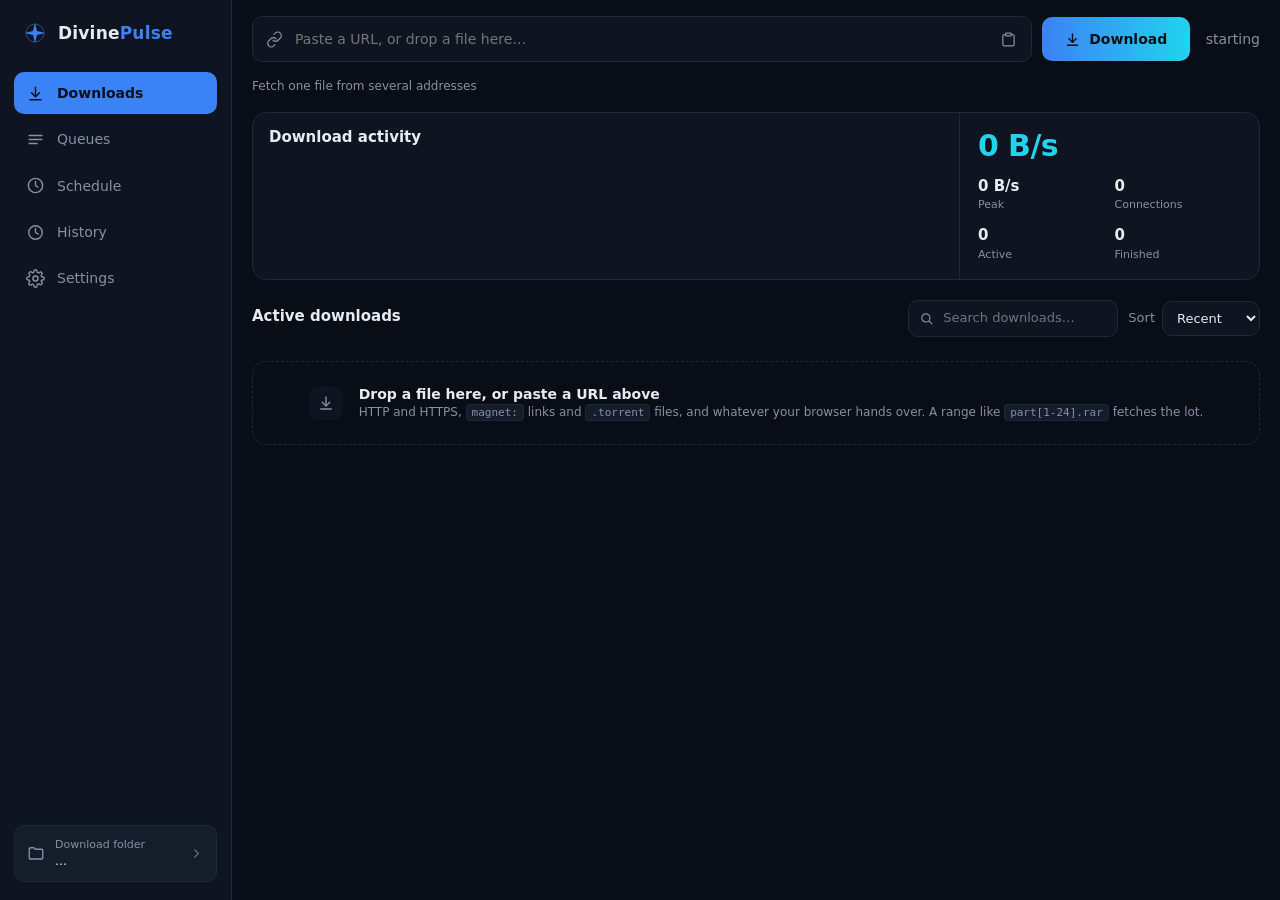
==== app/ui/index.html @ c5e12230 "Run a program of your choosing when a download finishes The feature every download manager has, and " ====
<!doctype html>
<html lang="en">
  <head>
    <meta charset="utf-8" />
    <meta name="viewport" content="width=device-width, initial-scale=1" />
    <title>DivinePulse</title>
    <link rel="stylesheet" href="styles.css" />
  </head>
  <body>
    <div class="shell">
      <!-- Navigation down the side rather than across the top: the window is
           far wider than it is tall, so the row the tabs used to take is
           worth more to the list than it was to them. -->
      <aside class="sidebar">
        <div class="brand">
          <svg class="mark" viewBox="0 0 32 32" aria-hidden="true">
            <circle cx="16" cy="16" r="11" fill="none" stroke="currentColor" stroke-width="1.2" opacity=".5" />
            <path d="M16 3.5 18.4 13.6 28.5 16 18.4 18.4 16 28.5 13.6 18.4 3.5 16 13.6 13.6z" fill="currentColor" />
          </svg>
          <span class="brand-name">Divine<span class="brand-accent">Pulse</span></span>
        </div>

        <nav class="nav" role="tablist" aria-label="Sections">
          <button
            id="tab-active"
            class="nav-item is-active"
            data-tab="active"
            role="tab"
            aria-selected="true"
            aria-controls="panel-active"
          >
            <svg viewBox="0 0 24 24" aria-hidden="true"><path d="M12 4v11" /><path d="m7 11 5 5 5-5" /><path d="M5 20h14" /></svg>
            <span>Downloads</span>
          </button>
          <button
            id="tab-queues"
            class="nav-item"
            data-tab="queues"
            role="tab"
            aria-selected="false"
            aria-controls="panel-queues"
          >
            <svg viewBox="0 0 24 24" aria-hidden="true"><path d="M4 7h16" /><path d="M4 12h16" /><path d="M4 17h10" /></svg>
            <span>Queues</span>
          </button>
          <button
            id="tab-schedule"
            class="nav-item"
            data-tab="schedule"
            role="tab"
            aria-selected="false"
            aria-controls="panel-schedule"
          >
            <svg viewBox="0 0 24 24" aria-hidden="true"><circle cx="12" cy="12" r="9" /><path d="M12 7v5l3 2" /></svg>
            <span>Schedule</span>
          </button>
          <button
            id="tab-history"
            class="nav-item"
            data-tab="history"
            role="tab"
            aria-selected="false"
            aria-controls="panel-history"
          >
            <svg viewBox="0 0 24 24" aria-hidden="true"><circle cx="12" cy="12" r="8.5" /><path d="M12 7v5l3.5 2" /></svg>
            <span>History</span>
          </button>
          <button
            id="tab-settings"
            class="nav-item"
            data-tab="settings"
            role="tab"
            aria-selected="false"
            aria-controls="panel-settings"
          >
            <svg viewBox="0 0 24 24" aria-hidden="true"><circle cx="12" cy="12" r="3.2" /><path d="M19.4 14.5a1.7 1.7 0 0 0 .34 1.88l.06.06a2 2 0 1 1-2.84 2.83l-.06-.06a1.7 1.7 0 0 0-1.88-.33 1.7 1.7 0 0 0-1 1.56V21a2 2 0 1 1-4 0v-.1a1.7 1.7 0 0 0-1.1-1.55 1.7 1.7 0 0 0-1.88.33l-.06.06a2 2 0 1 1-2.83-2.83l.06-.06a1.7 1.7 0 0 0 .33-1.88 1.7 1.7 0 0 0-1.56-1H3a2 2 0 1 1 0-4h.1a1.7 1.7 0 0 0 1.55-1.1 1.7 1.7 0 0 0-.33-1.88l-.06-.06a2 2 0 1 1 2.83-2.83l.06.06a1.7 1.7 0 0 0 1.88.33H9a1.7 1.7 0 0 0 1-1.56V3a2 2 0 1 1 4 0v.1a1.7 1.7 0 0 0 1 1.56 1.7 1.7 0 0 0 1.88-.33l.06-.06a2 2 0 1 1 2.83 2.83l-.06.06a1.7 1.7 0 0 0-.33 1.88V9a1.7 1.7 0 0 0 1.56 1H21a2 2 0 1 1 0 4h-.1a1.7 1.7 0 0 0-1.5 1.1z" /></svg>
            <span>Settings</span>
          </button>
        </nav>

        <!-- Where things land, in reach from wherever you are rather than
             only from the settings pane. -->
        <button id="sidebar-folder" class="folder-card" type="button">
          <svg viewBox="0 0 24 24" aria-hidden="true"><path d="M3 6.5A1.5 1.5 0 0 1 4.5 5h4.3a1.5 1.5 0 0 1 1.1.48L11 7h8.5A1.5 1.5 0 0 1 21 8.5v10a1.5 1.5 0 0 1-1.5 1.5h-15A1.5 1.5 0 0 1 3 18.5z" /></svg>
          <span class="folder-text">
            <small>Download folder</small>
            <span id="sidebar-folder-path">…</span>
          </span>
          <svg class="chev" viewBox="0 0 24 24" aria-hidden="true"><path d="m9 6 6 6-6 6" /></svg>
        </button>
      </aside>

      <div class="content">
        <header class="topbar">
          <form id="add" class="add">
            <!-- The field and the two marks that sit inside it, wrapped so
                 they are positioned against the field rather than the form.
                 The form's right-hand edge is not a fixed thing: the queue
                 picker appears there the moment a queue exists, and a button
                 placed by eye from that edge landed on top of it. -->
            <span class="add-field">
              <svg class="add-mark" viewBox="0 0 24 24" aria-hidden="true"><path d="M10 13a5 5 0 0 0 7.1.1l3-3a5 5 0 0 0-7.1-7.1L11.3 4.7" /><path d="M14 11a5 5 0 0 0-7.1-.1l-3 3a5 5 0 0 0 7.1 7.1l1.7-1.7" /></svg>
              <input
                id="url"
                type="url"
                placeholder="Paste a URL, or drop a file here…"
                spellcheck="false"
                autocomplete="off"
              />
              <button type="button" id="paste" class="in-field" title="Paste from the clipboard">
                <svg viewBox="0 0 24 24" aria-hidden="true"><rect x="8" y="3" width="8" height="4" rx="1" /><path d="M16 5h2a2 2 0 0 1 2 2v12a2 2 0 0 1-2 2H6a2 2 0 0 1-2-2V7a2 2 0 0 1 2-2h2" /></svg>
                <span class="sr-only">Paste from the clipboard</span>
              </button>
            </span>
            <!-- Hidden until there is a queue to choose. Somebody who never
                 makes one should never see a control asking which they want. -->
            <label id="queue-pick-wrap" class="queue-pick" hidden>
              <span class="sr-only">Queue</span>
              <select id="queue-pick" title="Put this download in a queue">
                <option value="">No queue</option>
              </select>
            </label>
            <!-- Only for an archive, and only before downloading one: the
                 whole point is seeing what is in it without fetching it. -->
            <button type="button" id="peek" class="ghost" hidden>
              <svg viewBox="0 0 24 24" aria-hidden="true"><path d="M2 12s3.5-7 10-7 10 7 10 7-3.5 7-10 7-10-7-10-7z" /><circle cx="12" cy="12" r="3" /></svg>
              <span>Look inside</span>
            </button>
            <!-- For a page rather than a file. Shown for any web address,
                 because a directory listing has no extension and a page
                 often has one: the address cannot tell them apart, and the
                 engine checks the content type before parsing anything. -->
            <button type="button" id="grab" class="ghost" hidden>
              <svg viewBox="0 0 24 24" aria-hidden="true"><path d="M10 13a5 5 0 0 0 7 0l2-2a5 5 0 0 0-7-7l-1 1" /><path d="M14 11a5 5 0 0 0-7 0l-2 2a5 5 0 0 0 7 7l1-1" /></svg>
              <span>Get links</span>
            </button>
            <button type="submit" class="primary">
              <svg viewBox="0 0 24 24" aria-hidden="true"><path d="M12 4v11" /><path d="m7 11 5 5 5-5" /><path d="M5 20h14" /></svg>
              <span>Download</span>
            </button>
          </form>

          <div class="status">
            <span id="engine-text">starting</span>
          </div>
        </header>

        <!-- Behind a disclosure, and closed by default: having two addresses
             for one file is a rare thing to have, and this must not be
             mistaken for the URL field's own `[1-100]` expansion, which makes
             a hundred *different* downloads rather than one faster one. -->
        <details id="mirrors-wrap" class="mirrors">
          <summary>Fetch one file from several addresses</summary>
          <label class="sr-only" for="mirrors">Other addresses, one per line</label>
          <textarea
            id="mirrors"
            rows="2"
            placeholder="One address per line, each serving the same file as the one above."
            spellcheck="false"
            autocomplete="off"
          ></textarea>
          <p class="mirrors-note">
            Each is checked against the address above before any of them is
            used: the same length, and the same bytes at both ends of the
            file. One that disagrees is reported and left out rather than
            mixed in.
          </p>
        </details>

        <!-- Pairing is a security decision, so it interrupts rather than sitting
             in a settings pane the user may never open. -->
        <section id="pairing" class="pairing" hidden></section>

        <!-- Things the user opened with this app that it could not act on. Said
             in the window rather than a toast, because a toast is gone in four
             seconds and this is the only explanation there will be. -->
        <section id="notices" class="notices" hidden></section>

        <main>
          <section id="panel-active" class="panel" role="tabpanel" aria-labelledby="tab-active">
            <div class="activity">
              <div class="activity-chart">
                <h2>Download activity</h2>
                <canvas id="graph" height="96"></canvas>
                <div id="graph-tip" class="graph-tip" hidden></div>
              </div>
              <div class="activity-stats">
                <div id="speed-now" class="stat-big">0 B/s</div>
                <!-- Four numbers, each one the engine actually measures. A
                     download manager has nothing to say about upload. -->
                <div class="stat-grid">
                  <div class="stat">
                    <span id="stat-peak" class="stat-value">0 B/s</span>
                    <small>Peak</small>
                  </div>
                  <div class="stat">
                    <span id="speed-conns" class="stat-value">0</span>
                    <small>Connections</small>
                  </div>
                  <div class="stat">
                    <span id="stat-active" class="stat-value">0</span>
                    <small>Active</small>
                  </div>
                  <div class="stat">
                    <span id="stat-done" class="stat-value">0</span>
                    <small>Finished</small>
                  </div>
                </div>
              </div>
            </div>

            <div class="list-head">
              <h2>Active downloads <span id="active-count" class="count"></span></h2>
              <div class="list-tools">
                <label class="search">
                  <svg viewBox="0 0 24 24" aria-hidden="true"><circle cx="11" cy="11" r="6.5" /><path d="m16 16 4.5 4.5" /></svg>
                  <input id="search" type="search" placeholder="Search downloads…" autocomplete="off" />
                  <span class="sr-only">Search downloads</span>
                </label>
                <label class="sort">
                  <span class="sort-label">Sort</span>
                  <select id="sort">
                    <option value="recent">Recent</option>
                    <option value="name">Name</option>
                    <option value="size">Size</option>
                    <option value="progress">Progress</option>
                  </select>
                </label>
              </div>
            </div>

            <div id="jobs" class="jobs"></div>

            <div id="dropzone" class="dropzone">
              <svg viewBox="0 0 24 24" aria-hidden="true"><path d="M12 4v11" /><path d="m7 11 5 5 5-5" /><path d="M5 20h14" /></svg>
              <div class="dropzone-text">
                <strong>Drop a file here, or paste a URL above</strong>
                <small>HTTP and HTTPS, <code>magnet:</code> links and <code>.torrent</code> files, and whatever your browser hands over. A range like <code>part[1-24].rar</code> fetches the lot.</small>
              </div>
            </div>

            <details id="done-wrap" class="done" open hidden>
              <summary>
                <svg class="chev" viewBox="0 0 24 24" aria-hidden="true"><path d="m9 6 6 6-6 6" /></svg>
                <span>Finished <span id="done-count" class="count"></span></span>
              </summary>
              <div id="done-list" class="done-list"></div>
            </details>
          </section>

          <section
            id="panel-queues"
            class="panel"
            role="tabpanel"
            aria-labelledby="tab-queues"
            hidden
          >
            <div class="list-head">
              <h2>Queues</h2>
            </div>

            <p class="queues-note">
              A queue runs a few of its downloads at a time and holds the rest
              back. Switching one off stops it starting anything more; whatever
              it already has running carries on, because stopping a transfer
              mid-flight is what Pause is for.
            </p>

            <form id="queue-add" class="queue-add">
              <label class="sr-only" for="queue-name">Queue name</label>
              <input
                id="queue-name"
                class="text-input"
                type="text"
                placeholder="Name, such as “overnight”"
                maxlength="64"
                autocomplete="off"
              />
              <label class="queue-at-once">
                <span>at once</span>
                <input id="queue-at-once" type="number" min="1" max="16" step="1" value="2" />
              </label>
              <button type="submit" class="primary">
                <span>Add queue</span>
              </button>
            </form>

            <div id="queue-list" class="queue-list"></div>
          </section>

          <section
            id="panel-schedule"
            class="panel"
            role="tabpanel"
            aria-labelledby="tab-schedule"
            hidden
          >
            <div class="list-head">
              <h2>Schedule</h2>
            </div>

            <p class="queues-note">
              Slow downloads down, or stop them altogether, at times you
              choose. While a rule is in force it decides the speed, instead
              of the limit in Settings — so you can hold downloads back
              during the day and let them run at full speed overnight. Where
              two rules overlap, the stricter one wins.
            </p>

            <div id="schedule-now" class="schedule-now"></div>

            <div id="schedule-list" class="schedule-list"></div>

            <div class="manual">
              <button id="add-rule" class="ghost">Add a rule…</button>
            </div>
          </section>

          <section
            id="panel-history"
            class="panel"
            role="tabpanel"
            aria-labelledby="tab-history"
            hidden
          >
            <div class="panel-head">
              <h2>History</h2>
              <div class="panel-actions">
                <button id="clear-incomplete" class="ghost">Clear incomplete</button>
                <button id="clear-history" class="ghost">Clear all</button>
              </div>
            </div>

            <!-- Filters and a search field, not more buttons. History is kept
                 for good and is read far more often than it is acted on, so
                 the useful controls are the ones that find a row: "where is
                 that ISO from March" and "what did I never finish" are the
                 two questions an archive exists to answer. -->
            <div class="history-tools">
              <div class="filters" role="group" aria-label="Show which downloads">
                <button type="button" class="filter-chip" data-outcome="all" aria-pressed="true">All</button>
                <button type="button" class="filter-chip" data-outcome="completed" aria-pressed="false">Completed</button>
                <button type="button" class="filter-chip" data-outcome="incomplete" aria-pressed="false">Incomplete</button>
                <button type="button" class="filter-chip" data-outcome="failed" aria-pressed="false">Failed</button>
                <button type="button" class="filter-chip" data-outcome="cancelled" aria-pressed="false">Cancelled</button>
              </div>
              <label class="search">
                <svg viewBox="0 0 24 24" aria-hidden="true"><circle cx="11" cy="11" r="6.5" /><path d="m16 16 4.5 4.5" /></svg>
                <input id="history-search" type="search" placeholder="Search downloads…" autocomplete="off" />
                <span class="sr-only">Search history</span>
              </label>
            </div>

            <div id="history" class="history"></div>
          </section>

          <section
            id="panel-settings"
            class="panel"
            role="tabpanel"
            aria-labelledby="tab-settings"
            hidden
          >
            <h2>Downloads</h2>
            <label
              class="row switch"
              title="Enforced by the engine, not the extension, so it holds even if an extension is out of date or compromised."
            >
              <input type="checkbox" id="integration" />
              <span>Take over downloads from the browser</span>
            </label>

            <label class="row">
              <span>Only take over files larger than</span>
              <select id="min-size">
                <option value="1048576">1 MB</option>
                <option value="2097152">2 MB</option>
                <option value="5242880">5 MB</option>
                <option value="10485760">10 MB</option>
                <option value="52428800">50 MB</option>
              </select>
            </label>

            <label
              class="row"
              title="Each download opens its own fan of connections, so more at once is the same bandwidth split more ways, not more speed."
            >
              <span>Download at most</span>
              <select id="max-concurrent">
                <option value="1">1 at a time</option>
                <option value="2">2 at a time</option>
                <option value="3">3 at a time</option>
                <option value="4">4 at a time</option>
                <option value="6">6 at a time</option>
                <option value="8">8 at a time</option>
              </select>
            </label>

            <div class="row">
              <span>
                Download folder
                <small id="folder-path" class="path-small"></small>
              </span>
              <button id="choose-folder" class="ghost">Choose…</button>
              <button id="reset-folder" class="ghost" title="Go back to your Downloads folder">Default</button>
            </div>

            <label
              class="row switch"
              title="Video, Audio, Documents, Programs, Archives and Images. Anything else stays in the download folder."
            >
              <input type="checkbox" id="sort-into-folders" />
              <span>Sort downloads into folders by type</span>
            </label>

            <label
              class="row switch"
              title="Windows Defender is asked about each finished file. Nothing is ever deleted or quarantined: a detection fails the download and leaves the file where it is."
            >
              <input type="checkbox" id="scan-downloads" />
              <span>Have Windows Defender check finished downloads</span>
            </label>

            <!-- A program and a list of arguments, not a command line. See
                 crates/idm-engine/src/hook.rs: a command line has to be
                 parsed back into a list by something, and a server that
                 names a file `x & calc.exe` would then have run a command.
                 Only a .exe for the same reason -- a .bat is read by
                 cmd.exe, which brings the parser back. -->
            <label
              class="row"
              title="The full path to a .exe. Nothing else can be run: a .bat, .cmd or .ps1 is read by another program that would treat the file name as part of a command. It cannot live in a download folder either, because a download could then replace it."
            >
              <span>Run this program when a download finishes</span>
              <input
                type="text"
                id="hook-program"
                class="text-input"
                spellcheck="false"
                placeholder="nothing"
              />
            </label>

            <label
              class="row"
              title="One argument per line, each passed as one argument. {path} is the finished file, {name} just its name, and {folder} the folder it is in."
            >
              <span>…with these arguments, one per line</span>
              <textarea id="hook-arguments" class="text-input" rows="3" spellcheck="false" placeholder="--file={path}"></textarea>
            </label>

            <label
              class="row"
              title="Shared by every download, and applied to downloads already running, so the connection stays usable for everything else."
            >
              <span>Limit the total download speed to</span>
              <select id="speed-limit">
                <option value="0">no limit</option>
                <option value="524288">512 KB/s</option>
                <option value="1048576">1 MB/s</option>
                <option value="2097152">2 MB/s</option>
                <option value="5242880">5 MB/s</option>
                <option value="10485760">10 MB/s</option>
                <option value="26214400">25 MB/s</option>
                <option value="52428800">50 MB/s</option>
              </select>
            </label>

            <div class="row" title="Toggle between bits per second (Mbps) and bytes per second (MB/s).">
              <span>Display speed as</span>
              <button type="button" id="speed-in-bits" class="toggle-btn" aria-pressed="false">
                <span class="toggle-label">MB/s</span>
              </button>
            </div>

            <h2>Connection</h2>

            <!-- Three choices rather than an address box with a switch,
                 because "however the machine is set up" is what happens by
                 default and is genuinely different from "straight out". The
                 HTTP client reads HTTP_PROXY from the environment unless it
                 is told not to, so without a Direct to pick there would be
                 no way to ask for a plain connection. -->
            <label
              class="row"
              title="Applies to downloads, to the request that asks a server what a file is called, and to looking up a published hash. Torrents and FTP go their own way."
            >
              <span>Send requests</span>
              <select id="proxy-mode">
                <option value="system">however this machine is set up</option>
                <option value="direct">straight out, ignoring any system proxy</option>
                <option value="manual">through a proxy I name</option>
                <option value="auto">through whichever proxy the network says</option>
                <option value="pac">through the proxy a script I name decides</option>
              </select>
            </label>

            <label class="row" id="proxy-address-row" hidden>
              <span id="proxy-address-label">Proxy address</span>
              <input
                id="proxy-address"
                class="text-input"
                type="text"
                placeholder="http://127.0.0.1:3128"
                spellcheck="false"
                autocomplete="off"
              />
            </label>
            <p class="proxy-note" id="proxy-script-note" hidden>
              A proxy auto-config script decides which proxy to use for each
              address. Windows fetches and runs it, so DivinePulse gets the
              same answer every other program on this machine does.
            </p>
            <p class="proxy-note" id="proxy-note" hidden>
              http, https, socks5 or socks5h. Put the address alone here —
              this setting is kept in the clear, so a password typed into it
              would be too. If the proxy wants one, save it under
              <b>Saved passwords</b> below, where Windows keeps it.
            </p>

            <h2>Starting up</h2>
            <label class="row switch" title="Comes up in the tray, not as a window.">
              <input type="checkbox" id="start-with-windows" />
              <span>Start DivinePulse when I sign in</span>
            </label>
            <label
              class="row switch"
              title="Anything authorised by your browser is listed but not restarted, because its cookies were never stored."
            >
              <input type="checkbox" id="resume-on-start" />
              <span>Pick up interrupted downloads</span>
            </label>

            <h2>When the queue finishes</h2>
            <label class="row">
              <span>Then</span>
              <select id="post-action">
                <option value="nothing">do nothing</option>
                <option value="exit_app">quit DivinePulse</option>
                <option value="sleep">sleep</option>
                <option value="hibernate">hibernate</option>
                <option value="shutdown">shut down the PC</option>
              </select>
            </label>
            <label class="row">
              <span>after a countdown of</span>
              <select id="countdown">
                <option value="15">15 seconds</option>
                <option value="30">30 seconds</option>
                <option value="60">60 seconds</option>
                <option value="120">2 minutes</option>
              </select>
            </label>

            <!-- Passwords for sites and proxies. The passwords themselves
                 are never in this window: the engine puts them straight into
                 Windows' vault and only ever hands back who they are for. -->
            <section id="passwords-card" class="card">
              <h2>Saved passwords</h2>
              <p class="note">
                Kept in Windows' own Credential Manager, not in this app's
                files — so you can see and delete them in Control Panel even
                if DivinePulse is not running. Nothing here is ever shown
                back to you, including to this window.
              </p>
              <div id="password-list" class="browser-list"></div>
              <div class="manual">
                <button id="add-password" class="ghost">Save a password…</button>
              </div>
            </section>

            <!-- The programs this app runs but did not build. Here, in the
                 open, rather than only behind a download that has already
                 gone wrong: the answer to "why was the sound not joined on"
                 is a hundred-megabyte download somebody has to agree to, and
                 agreeing to it after the fact is worse than being asked. -->
            <section id="tools-card" class="card">
              <h2>Video tools</h2>
              <p class="note">
                Some video arrives as separate picture and sound tracks.
                Joining them needs <code>ffmpeg</code>, which is not included
                because it is larger than the rest of this app put together. A
                copy already on your PATH is used as it stands. One fetched
                here is checked against the exact build DivinePulse pins —
                when it arrives, and again every time before it runs.
              </p>
              <div id="tools-list" class="browser-list"></div>
            </section>

            <!-- Which browsers are connected, and how to connect the rest. One
                 place for what used to be two: installing the extension and
                 listing the paired ones were the same job seen from either end. -->
            <section id="browser-card" class="card">
              <h2>Browser integration</h2>
              <div class="card-sub">Your browsers</div>

              <div id="browser-list" class="browser-list"></div>

              <!-- Browsers the user has taken off the list, each one click from
                   coming back. Hidden is only about the view. -->
              <div id="browser-hidden" class="browser-hidden" hidden></div>

              <div class="manual">
                <div class="manual-title">Need to install manually?</div>
                <button id="toggle-instructions" class="ghost" aria-expanded="false" aria-controls="instructions">
                  Show Installation Instructions
                </button>

                <div id="instructions" class="instructions" hidden>
                  <p class="note">
                    DivinePulse is already registered with your browsers. The
                    extension itself has to be added by hand, because it is not in
                    any web store and a browser will only load one from its own
                    developer page.
                  </p>
                  <ol class="steps">
                    <li>
                      Open <code>chrome://extensions</code> — or
                      <code>about:debugging</code> in Firefox.
                    </li>
                    <li>Turn on <b>Developer mode</b>.</li>
                    <li>
                      Choose <b>Load unpacked</b> and pick the folder below. In
                      Firefox it is <b>Load Temporary Add-on</b>, and you pick
                      <code>manifest.json</code> inside it.
                    </li>
                  </ol>
                  <div id="instruction-paths" class="instruction-paths"></div>
                </div>
              </div>
            </section>
          </section>
        </main>
      </div>
    </div>

    <div id="toast" class="toast" role="status" aria-live="polite" aria-atomic="true" hidden></div>

    <!-- Its counterpart: the one that asks for a value rather than for a
         yes. A 64-character hash is not something to paste into the
         browser's own prompt box. -->
    <div id="ask-modal" class="modal-overlay" hidden>
      <div class="modal">
        <p id="ask-message"></p>
        <input id="ask-input" class="ask-input" type="text" spellcheck="false" autocomplete="off" />
        <div class="modal-actions">
          <button id="ask-cancel" class="ghost">Cancel</button>
          <button id="ask-ok">OK</button>
        </div>
      </div>
    </div>

    <!-- A single reusable confirmation, built once and filled in by whatever
         asks for it, rather than one dialog per destructive action. -->
    <!-- Three fields rather than `askFor`'s one. The password field is a
         real `type=password`, so it is not read over somebody's shoulder and
         not offered to the browser engine's own autofill as plain text. -->
    <!-- Seven checkboxes rather than a drag-to-paint week grid. The grid
         looks better in a screenshot and is worse to use with a keyboard,
         and this says exactly the same thing. -->
    <div id="links-modal" class="modal-overlay" hidden>
      <div class="modal modal-wide">
        <p id="links-message">Links on this page</p>
        <div class="links-head">
          <label class="links-every">
            <input type="checkbox" id="links-every" />
            <span>Tick everything shown</span>
          </label>
          <span class="spacer"></span>
          <label class="links-kind">
            <span class="sr-only">Show only one kind</span>
            <select id="links-kind" title="Show only one kind">
              <option value="">Everything</option>
            </select>
          </label>
        </div>
        <div id="links-list" class="links-list"></div>
        <div class="modal-actions">
          <button id="links-close" class="ghost">Close</button>
          <!-- A second grab rather than a setting, so the cheap answer is
               the one that happens by default and the expensive one is
               asked for by name. -->
          <button id="links-deeper" class="ghost">Read those pages too</button>
          <button id="links-add">Download the ticked ones</button>
        </div>
      </div>
    </div>

    <div id="archive-modal" class="modal-overlay" hidden>
      <div class="modal modal-wide">
        <p id="archive-message">Inside this archive</p>
        <div id="archive-list" class="archive-list"></div>
        <div class="modal-actions">
          <button id="archive-close" class="ghost">Close</button>
          <button id="archive-download">Download it</button>
        </div>
      </div>
    </div>

    <div id="rule-modal" class="modal-overlay" hidden>
      <div class="modal">
        <p id="rule-message">Add a rule</p>

        <div id="rule-days" class="rule-days"></div>

        <label class="row">
          <span>From</span>
          <input id="rule-start" class="text-input" type="time" step="300" value="09:00" />
        </label>
        <label class="row">
          <span>Until</span>
          <input id="rule-end" class="text-input" type="time" step="300" value="17:00" />
        </label>
        <p class="note" id="rule-overnight" hidden>
          Ends earlier than it starts, so this runs past midnight — on the
          nights of the days ticked above.
        </p>

        <label class="row">
          <span>Then</span>
          <select id="rule-action">
            <option value="limit">limit the speed to</option>
            <option value="open">let downloads run at full speed</option>
            <option value="stop">do not download at all</option>
          </select>
        </label>
        <label class="row" id="rule-speed-row">
          <span class="sr-only">Speed</span>
          <select id="rule-speed">
            <option value="51200">50 KB/s</option>
            <option value="131072">128 KB/s</option>
            <option value="262144">256 KB/s</option>
            <option value="524288">512 KB/s</option>
            <option value="1048576">1 MB/s</option>
            <option value="2097152">2 MB/s</option>
            <option value="5242880">5 MB/s</option>
            <option value="10485760">10 MB/s</option>
          </select>
        </label>

        <div class="modal-actions">
          <button id="rule-cancel" class="ghost">Cancel</button>
          <button id="rule-ok">Save</button>
        </div>
      </div>
    </div>

    <div id="credential-modal" class="modal-overlay" hidden>
      <div class="modal">
        <p id="credential-message">Save a password</p>
        <label class="row">
          <span>For</span>
          <select id="credential-kind">
            <option value="site">a site</option>
            <option value="proxy">a proxy</option>
          </select>
        </label>
        <input
          id="credential-where"
          class="ask-input"
          type="text"
          spellcheck="false"
          autocomplete="off"
          placeholder="https://example.com"
        />
        <input
          id="credential-user"
          class="ask-input"
          type="text"
          spellcheck="false"
          autocomplete="off"
          placeholder="Username"
        />
        <input
          id="credential-secret"
          class="ask-input"
          type="password"
          autocomplete="new-password"
          placeholder="Password"
        />
        <div class="modal-actions">
          <button id="credential-cancel" class="ghost">Cancel</button>
          <button id="credential-ok">Save</button>
        </div>
      </div>
    </div>

    <div id="confirm-modal" class="modal-overlay" hidden>
      <div class="modal">
        <p id="confirm-message"></p>
        <!-- Shown only when the caller passed a rememberKey. Without one
             there is nothing to remember, and a checkbox that does nothing
             is worse than no checkbox. -->
        <label id="confirm-remember-row" class="modal-remember">
          <input type="checkbox" id="confirm-remember" />
          Remember my choice
        </label>
        <div class="modal-actions">
          <button id="confirm-cancel" class="ghost">Cancel</button>
          <button id="confirm-ok" class="danger">Confirm</button>
        </div>
      </div>
    </div>

    <script type="module" src="app.js"></script>
  </body>
</html>
---- app/ui/styles.css ----
/* Dark by default and only dark: this window sits beside a browser at night,
   and the icon is built for the same palette. */

:root {
  --bg: #090d15;
  --panel: #0f1520;
  --panel-2: #151d2b;
  --line: #1e2838;
  --text: #e7ecf3;
  --muted: #8491a6;
  --accent: #3b82f6;
  --accent-dim: #2b5ba8;
  /* The far end of every progress bar and the primary button. One gradient
     used in both, so the thing you press and the thing it fills read as the
     same action. */
  --accent-2: #22d3ee;
  --sweep: linear-gradient(90deg, var(--accent), var(--accent-2));
  --good: #4ad08b;
  --warn: #e0b341;
  --bad: #f0706e;
  --radius: 10px;
  --radius-lg: 14px;
}

* {
  box-sizing: border-box;
}

/* The `hidden` attribute has to beat whatever `display` a class sets. It
   comes from the UA stylesheet, so any author `display` silently wins and
   leaves the element on screen — which is how a dismissed modal stayed up
   with no way left to close it. */
[hidden] {
  display: none !important;
}

/* One visible focus ring for every control a keyboard can land on, so
   tabbing through the window never leaves the current control a guess.
   `:focus-visible` rather than `:focus` so a mouse click does not paint a
   ring nobody asked to see. */
:focus-visible {
  outline: 2px solid var(--accent);
  outline-offset: 2px;
}

html,
body {
  margin: 0;
  height: 100%;
}

body {
  background: var(--bg);
  color: var(--text);
  font: 14px/1.45 "Segoe UI", system-ui, sans-serif;
  /* The window is a tool, not a document: stop text selection turning into
     accidental drags when clicking around a list. */
  user-select: none;
}

/* Said to a screen reader and to nothing else. Used where an icon already
   carries the meaning for everyone who can see it. */
.sr-only {
  position: absolute;
  width: 1px;
  height: 1px;
  padding: 0;
  margin: -1px;
  overflow: hidden;
  clip-path: inset(50%);
  white-space: nowrap;
}

/* --------------------------------------------------------------- shell */

.shell {
  display: flex;
  height: 100%;
}

/* Navigation down the side, not across the top. The window is far wider
   than it is tall, so a row spent on three tabs cost the list more than it
   cost the tabs -- and the sidebar has room for where downloads land, which
   had been buried in settings. */
.sidebar {
  display: flex;
  flex: none;
  flex-direction: column;
  gap: 6px;
  width: 232px;
  padding: 18px 14px;
  background: var(--panel);
  border-right: 1px solid var(--line);
}

.content {
  display: flex;
  flex: 1;
  flex-direction: column;
  min-width: 0;
}

.brand {
  display: flex;
  align-items: center;
  gap: 10px;
  padding: 2px 8px 20px;
  font-size: 17px;
  font-weight: 600;
  letter-spacing: 0.2px;
  white-space: nowrap;
}

.mark {
  width: 26px;
  height: 26px;
  flex: none;
  color: var(--accent);
}

.brand-accent {
  color: var(--accent);
}

.nav {
  display: flex;
  flex-direction: column;
  gap: 4px;
}

.nav-item {
  display: flex;
  align-items: center;
  gap: 12px;
  padding: 11px 12px;
  color: var(--muted);
  background: transparent;
  border: 0;
  border-radius: var(--radius);
  font: inherit;
  font-weight: 500;
  text-align: left;
  cursor: pointer;
}

.nav-item svg {
  width: 19px;
  height: 19px;
  flex: none;
  fill: none;
  stroke: currentColor;
  stroke-width: 1.8;
  stroke-linecap: round;
  stroke-linejoin: round;
}

.nav-item:hover {
  color: var(--text);
  background: var(--panel-2);
}

/* The selected section is named, filled and marked -- not colour alone. */
.nav-item.is-active {
  color: #06121f;
  background: var(--accent);
  font-weight: 600;
}

.nav-item.is-active:hover {
  background: var(--accent);
  filter: brightness(1.05);
}

/* Where downloads land, one click from anywhere rather than only from the
   settings pane. */
.folder-card {
  display: flex;
  align-items: center;
  gap: 10px;
  margin-top: auto;
  padding: 11px 12px;
  color: var(--muted);
  background: var(--panel-2);
  border: 1px solid var(--line);
  border-radius: var(--radius);
  font: inherit;
  text-align: left;
  cursor: pointer;
}

.folder-card:hover {
  color: var(--text);
  border-color: var(--accent-dim);
}

.folder-card svg {
  width: 18px;
  height: 18px;
  flex: none;
  fill: none;
  stroke: currentColor;
  stroke-width: 1.8;
  stroke-linecap: round;
  stroke-linejoin: round;
}

.folder-card .chev {
  width: 15px;
  height: 15px;
  margin-left: auto;
  opacity: 0.7;
}

.folder-text {
  display: flex;
  min-width: 0;
  flex-direction: column;
}

.folder-text small {
  color: var(--muted);
  font-size: 11px;
}

.folder-text span {
  overflow: hidden;
  color: var(--text);
  font-size: 12px;
  text-overflow: ellipsis;
  white-space: nowrap;
}

/* ---------------------------------------------------------------- topbar */

.topbar {
  display: flex;
  align-items: center;
  gap: 16px;
  padding: 16px 20px;
}

.add {
  display: flex;
  position: relative;
  flex: 1;
  align-items: center;
  gap: 10px;
  min-width: 0;
}

/* What the URL field's two marks are positioned against. See index.html. */
.add-field {
  display: flex;
  position: relative;
  flex: 1;
  align-items: center;
  min-width: 0;
}

.add-mark {
  position: absolute;
  left: 14px;
  width: 17px;
  height: 17px;
  color: var(--muted);
  fill: none;
  stroke: currentColor;
  stroke-width: 1.8;
  stroke-linecap: round;
  pointer-events: none;
}

.add input {
  flex: 1;
  min-width: 0;
  padding: 12px 46px 12px 42px;
  color: var(--text);
  background: var(--panel);
  border: 1px solid var(--line);
  border-radius: var(--radius);
  font: inherit;
  user-select: text;
}

.add input:focus {
  outline: none;
  border-color: var(--accent-dim);
}

/* Sits inside the field it belongs to, so the row reads as one control.
   Offset from the field's own right edge, not the form's -- the input
   reserves 46px of right padding for exactly this. */
.in-field {
  position: absolute;
  right: 8px;
  display: flex;
  padding: 7px;
  color: var(--muted);
  background: transparent;
  border: 0;
  border-radius: 7px;
  cursor: pointer;
}

.in-field svg {
  width: 17px;
  height: 17px;
  fill: none;
  stroke: currentColor;
  stroke-width: 1.7;
  stroke-linecap: round;
  stroke-linejoin: round;
}

.in-field:hover {
  color: var(--text);
  background: var(--panel-2);
}

button {
  padding: 8px 14px;
  color: #0b1018;
  background: var(--accent);
  border: 0;
  border-radius: var(--radius);
  font: inherit;
  font-weight: 600;
  cursor: pointer;
}

button.primary {
  display: flex;
  flex: none;
  align-items: center;
  justify-content: center;
  gap: 8px;
  width: 148px;
  padding: 12px 18px;
  background: var(--sweep);
}

button.primary svg {
  width: 17px;
  height: 17px;
  fill: none;
  stroke: currentColor;
  stroke-width: 2;
  stroke-linecap: round;
  stroke-linejoin: round;
}

button:hover {
  filter: brightness(1.08);
}

button.ghost {
  color: var(--muted);
  background: transparent;
  border: 1px solid var(--line);
  font-weight: 500;
}

/* The button beside the address box. It needs the same treatment as the
   Download button next to it: an SVG with no width or height of its own
   renders at the default 300x150, which turns a button into a slab. */
#peek {
  display: flex;
  flex: none;
  gap: 8px;
  align-items: center;
  justify-content: center;
  padding: 12px 14px;
  white-space: nowrap;
}

#peek svg {
  width: 17px;
  height: 17px;
  fill: none;
  stroke: currentColor;
  stroke-width: 1.8;
  stroke-linecap: round;
  stroke-linejoin: round;
}

button.ghost:hover {
  color: var(--text);
  border-color: var(--accent-dim);
}

.toggle-btn {
  padding: 6px 14px;
  color: var(--text);
  background: var(--panel-2);
  border: 1px solid var(--line);
  border-radius: 20px;
  font-weight: 500;
  font-size: 13px;
  cursor: pointer;
  transition: all 0.2s ease;
}

.toggle-btn:hover {
  border-color: var(--accent-dim);
  background: var(--panel);
}

.toggle-btn[aria-pressed="true"] {
  color: #0b1018;
  background: var(--accent);
  border-color: var(--accent);
}

button.danger {
  color: #1a0d0d;
  background: var(--bad);
}

.status {
  display: flex;
  align-items: center;
  gap: 7px;
  color: var(--muted);
  white-space: nowrap;
}

.dot {
  width: 9px;
  height: 9px;
  border-radius: 50%;
  background: var(--muted);
}

.dot.good {
  background: var(--good);
}

/* The engine says how it is in words beside this. A coloured disc in the
   corner spends all but a few seconds of its life saying that everything
   is fine, which is the one thing nobody needs telling; when it does have
   something to say, a 9px circle is a poor place to say it. So the words
   carry it, and the colour only follows them. */
#engine-text.bad {
  color: var(--bad);
}

/* --------------------------------------------------------------- pairing */

.pairing {
  padding: 12px 16px;
  background: linear-gradient(90deg, #2a2415, #1d2430);
  border-bottom: 1px solid var(--line);
}

.pair-row {
  display: flex;
  align-items: center;
  gap: 12px;
}

.pair-row + .pair-row {
  margin-top: 8px;
}

.pair-row p {
  flex: 1;
  margin: 0;
}

.pair-row strong {
  color: var(--warn);
}

main {
  flex: 1;
  overflow-y: auto;
  padding: 4px 20px 20px;
  /* The scroll itself stays; only the bar's own chrome is hidden, so a long
     list does not get a permanent grey stripe down its side. */
  scrollbar-width: none;
}

main::-webkit-scrollbar {
  display: none;
}

.panel-head {
  display: flex;
  align-items: center;
  justify-content: space-between;
  /* These buttons delete things, and they sat directly against the list
     they delete from -- too close for a control whose nearest neighbour
     is the first row it would remove. */
  margin-bottom: 14px;
}

.panel-actions {
  display: flex;
  gap: 8px;
}

h2 {
  margin: 20px 0 10px;
  color: var(--muted);
  font-size: 12px;
  font-weight: 600;
  text-transform: uppercase;
  letter-spacing: 0.08em;
}

h2:first-child {
  margin-top: 0;
}

/* -------------------------------------------------------------- activity */

/* The graph and the numbers it is a picture of, side by side: the shape
   answers "is it steady", the figures answer "how fast, how many", and
   neither is much use without the other. */
.activity {
  display: flex;
  position: relative;
  margin-bottom: 20px;
  background: var(--panel);
  border: 1px solid var(--line);
  border-radius: var(--radius-lg);
}

.activity-chart {
  display: flex;
  flex: 1;
  flex-direction: column;
  min-width: 0;
  padding: 14px 16px 8px;
}

.activity-stats {
  display: flex;
  flex: none;
  flex-direction: column;
  justify-content: center;
  gap: 14px;
  width: 300px;
  padding: 16px 18px;
  border-left: 1px solid var(--line);
}

.stat-big {
  color: var(--accent-2);
  font-size: 30px;
  font-weight: 650;
  font-variant-numeric: tabular-nums;
  letter-spacing: -0.6px;
  line-height: 1.1;
}

.stat-grid {
  display: grid;
  grid-template-columns: 1fr 1fr;
  gap: 12px 10px;
}

.stat {
  display: flex;
  flex-direction: column;
}

.stat-value {
  font-size: 15px;
  font-weight: 600;
  font-variant-numeric: tabular-nums;
}

.stat small {
  color: var(--muted);
  font-size: 11px;
}

/* The instant-speed readout, following the cursor across the graph the way
   a frame-time readout follows the cursor in Steam's own graph. */
.graph-tip {
  position: absolute;
  padding: 4px 8px;
  color: var(--text);
  background: var(--panel-2);
  border: 1px solid var(--line);
  border-radius: 6px;
  font-size: 12px;
  font-variant-numeric: tabular-nums;
  white-space: nowrap;
  pointer-events: none;
  transform: translate(-50%, -100%);
}

.graph-tip::after {
  content: "";
  position: absolute;
  top: 100%;
  left: 50%;
  width: 6px;
  height: 6px;
  margin-top: -3px;
  margin-left: -3px;
  background: var(--panel-2);
  border-right: 1px solid var(--line);
  border-bottom: 1px solid var(--line);
  transform: rotate(45deg);
}

/* The height has to come from here and not from the element's own
   attribute. `drawGraph` sets that attribute to clientHeight x the device
   pixel ratio, and with no CSS height the layout height is read back off
   the same attribute -- so above 1x each frame scaled the canvas up by the
   ratio again and the panel grew without bound. */
canvas#graph {
  height: 104px;
  cursor: crosshair;
}

canvas {
  display: block;
  width: 100%;
}

/* ------------------------------------------------------------------ jobs */

.jobs {
  display: flex;
  flex-direction: column;
  gap: 10px;
}

.job {
  display: flex;
  align-items: center;
  gap: 14px;
  padding: 14px;
  background: var(--panel);
  border: 1px solid var(--line);
  border-radius: var(--radius-lg);
}

.job:hover {
  border-color: var(--accent-dim);
}

/* The file's own kind, said in its extension rather than drawn as a
   picture of one: a glyph for "archive" is a guess at what the reader
   already calls it, and the three letters are what they named it. */
.job-icon {
  display: flex;
  flex: none;
  align-items: center;
  justify-content: center;
  width: 46px;
  height: 46px;
  border-radius: 12px;
  font-size: 11px;
  font-weight: 700;
  letter-spacing: 0.03em;
  text-transform: uppercase;
}

.job-icon.Video {
  color: #c4a2ff;
  background: #2a1f45;
}
.job-icon.Audio {
  color: #ff9ecd;
  background: #3d1f33;
}
.job-icon.Documents {
  color: #ffce7a;
  background: #3a2d16;
}
.job-icon.Programs {
  color: #7fc2ff;
  background: #152b45;
}
.job-icon.Archives {
  color: #ffb088;
  background: #3b2418;
}
.job-icon.Images {
  color: #87e0a8;
  background: #16331f;
}
.job-icon.other {
  color: var(--muted);
  background: var(--panel-2);
}

.job-icon img {
  width: 32px;
  height: 32px;
  display: block;
}

.job-main {
  display: flex;
  flex: 1;
  flex-direction: column;
  gap: 5px;
  min-width: 0;
}

.job-name {
  overflow: hidden;
  font-weight: 600;
  text-overflow: ellipsis;
  white-space: nowrap;
}

.job-progress {
  display: flex;
  align-items: center;
  gap: 12px;
}

.job-size {
  flex: none;
  min-width: 108px;
  color: var(--muted);
  font-size: 12px;
  font-variant-numeric: tabular-nums;
}

.job-pct {
  flex: none;
  min-width: 42px;
  color: var(--accent);
  font-size: 14px;
  font-weight: 650;
  font-variant-numeric: tabular-nums;
  text-align: right;
}

.job-state {
  color: var(--muted);
  font-size: 12px;
}

.job-state.running {
  color: var(--accent);
}

.job-state.completed {
  color: var(--good);
}

.job-state.failed {
  color: var(--bad);
}

.job-controls {
  display: flex;
  flex: none;
  align-items: center;
  gap: 8px;
}

.bar {
  flex: 1;
  height: 7px;
  overflow: hidden;
  background: var(--panel-2);
  border-radius: 4px;
}

.bar span {
  display: block;
  height: 100%;
  background: var(--sweep);
  border-radius: 4px;
  transition: width 0.3s ease;
}

.bar.indeterminate span {
  width: 35% !important;
  animation: slide 1.1s ease-in-out infinite;
}

@keyframes slide {
  0% {
    margin-left: -35%;
  }
  100% {
    margin-left: 100%;
  }
}

.job-foot {
  display: flex;
  align-items: center;
  gap: 16px;
  color: var(--muted);
  font-size: 12px;
  font-variant-numeric: tabular-nums;
}

.job-foot .spacer {
  flex: 1;
}

/* Each figure next to the thing it measures, so the row reads without
   having to work out which number is which. */
.fact {
  display: flex;
  align-items: center;
  gap: 5px;
  white-space: nowrap;
}

.fact svg {
  width: 13px;
  height: 13px;
  flex: none;
  fill: none;
  stroke: currentColor;
  stroke-width: 1.8;
  stroke-linecap: round;
  stroke-linejoin: round;
  opacity: 0.85;
}

/* --------------------------------------------------- list head and tools */

.list-head {
  display: flex;
  align-items: center;
  justify-content: space-between;
  gap: 16px;
  margin: 0 0 12px;
}

/* These two name what you are looking at, rather than labelling a group of
   settings, so they are read as headings and not as the small caps the
   settings pane uses for its groups. */
.list-head h2,
.activity-chart h2 {
  margin: 0 0 4px;
  color: var(--text);
  font-size: 15px;
  font-weight: 600;
  text-transform: none;
  letter-spacing: 0;
}

.count {
  color: var(--muted);
  font-variant-numeric: tabular-nums;
}

.list-tools {
  display: flex;
  align-items: center;
  gap: 10px;
}

.search {
  display: flex;
  position: relative;
  align-items: center;
}

.search svg {
  position: absolute;
  left: 11px;
  width: 15px;
  height: 15px;
  color: var(--muted);
  fill: none;
  stroke: currentColor;
  stroke-width: 1.8;
  stroke-linecap: round;
  pointer-events: none;
}

.search input {
  width: 210px;
  padding: 8px 12px 8px 34px;
  color: var(--text);
  background: var(--panel);
  border: 1px solid var(--line);
  border-radius: var(--radius);
  font: inherit;
  font-size: 13px;
  user-select: text;
}

.search input:focus {
  outline: none;
  border-color: var(--accent-dim);
}

.sort {
  display: flex;
  align-items: center;
  gap: 7px;
  color: var(--muted);
  font-size: 13px;
}

.sort select {
  padding: 8px 10px;
  color: var(--text);
  background: var(--panel);
  border: 1px solid var(--line);
  border-radius: var(--radius);
  font: inherit;
  font-size: 13px;
}

/* -------------------------------------------------------------- dropzone */

.dropzone {
  display: flex;
  align-items: center;
  justify-content: center;
  gap: 16px;
  margin-top: 12px;
  padding: 22px;
  color: var(--muted);
  border: 1px dashed var(--line);
  border-radius: var(--radius-lg);
  text-align: left;
}

.dropzone svg {
  width: 34px;
  height: 34px;
  flex: none;
  padding: 8px;
  background: var(--panel);
  border-radius: 10px;
  fill: none;
  stroke: currentColor;
  stroke-width: 1.8;
  stroke-linecap: round;
  stroke-linejoin: round;
}

.dropzone-text {
  display: flex;
  flex-direction: column;
}

.dropzone-text strong {
  color: var(--text);
  font-weight: 600;
}

.dropzone-text small {
  font-size: 12px;
}

.dropzone code {
  padding: 1px 5px;
  background: var(--panel-2);
  border-radius: 4px;
  font-size: 11px;
}

/* A file is over the window and this is where it would land. */
.dropzone.is-over {
  color: var(--accent);
  background: #0d1a28;
  border-color: var(--accent);
  border-style: solid;
}

/* ------------------------------------------------- finished, in Downloads */

/* The last few that landed, where you were already looking. The whole
   record lives in History; repeating all of it here would make two lists
   of one thing. */
.done {
  margin-top: 22px;
}

.done summary {
  display: flex;
  align-items: center;
  gap: 8px;
  padding: 6px 0;
  color: var(--muted);
  font-size: 12px;
  font-weight: 600;
  text-transform: uppercase;
  letter-spacing: 0.08em;
  cursor: pointer;
  list-style: none;
}

.done summary::-webkit-details-marker {
  display: none;
}

.done summary .chev {
  width: 15px;
  height: 15px;
  fill: none;
  stroke: currentColor;
  stroke-width: 2;
  stroke-linecap: round;
  stroke-linejoin: round;
  transition: transform 0.15s ease;
}

.done[open] summary .chev {
  transform: rotate(90deg);
}

.done-list {
  display: flex;
  flex-direction: column;
  gap: 1px;
  margin-top: 6px;
  overflow: hidden;
  background: var(--line);
  border: 1px solid var(--line);
  border-radius: var(--radius);
}

.done-row {
  display: flex;
  align-items: center;
  gap: 12px;
  padding: 10px 12px;
  background: var(--panel);
}

.done-row .tick {
  width: 17px;
  height: 17px;
  flex: none;
  color: var(--good);
  fill: none;
  stroke: currentColor;
  stroke-width: 2.2;
  stroke-linecap: round;
  stroke-linejoin: round;
}

.done-row .name {
  flex: 1;
  min-width: 12ch;
  overflow: hidden;
  text-overflow: ellipsis;
  white-space: nowrap;
}

.done-row .meta {
  flex: none;
  color: var(--muted);
  font-size: 12px;
  font-variant-numeric: tabular-nums;
}

.job-error {
  margin-top: 6px;
  color: var(--bad);
  font-size: 12px;
  user-select: text;
}

/* Something worth knowing, not something that went wrong -- so the warn
   colour rather than the bad one, and no icon. The download it sits under
   is running perfectly well. */
.job-note {
  margin-top: 6px;
  color: var(--warn);
  font-size: 12px;
  user-select: text;
}

.empty {
  padding: 40px 0;
  color: var(--muted);
  text-align: center;
}

/* --------------------------------------------------------------- history */

.history-tools {
  display: flex;
  align-items: center;
  justify-content: space-between;
  flex-wrap: wrap;
  gap: 12px;
  margin-bottom: 16px;
}

.filters {
  display: flex;
  flex-wrap: wrap;
  gap: 6px;
}

/* Solid, where `.chip` is dashed: that one is a thing to put back, this one
   is a thing to choose. */
.filter-chip {
  padding: 4px 11px;
  color: var(--muted);
  background: transparent;
  border: 1px solid var(--line);
  border-radius: 999px;
  font-size: 12px;
  cursor: pointer;
}

.filter-chip:hover {
  color: var(--text);
}

/* Keyed off `aria-pressed` rather than a class of its own, so the state a
   screen reader announces and the state you can see cannot drift apart --
   there is only one of them. */
.filter-chip[aria-pressed="true"] {
  color: var(--text);
  background: var(--panel-2);
  border-color: var(--accent-dim);
}

/* Days, not one long table. A gap between groups and no outer border: the
   list is a sequence of dates, and the dates are what you scan. */
.history {
  display: flex;
  flex-direction: column;
  gap: 18px;
}

/* Native <details>, so the chevron, the keyboard, Enter, Space and the
   open/closed state are the browser's business rather than four more
   handlers of ours to get wrong. */
.hgroup > summary {
  display: flex;
  align-items: center;
  gap: 8px;
  padding: 2px 0 8px;
  color: var(--muted);
  font-size: 11px;
  font-weight: 600;
  letter-spacing: 0.08em;
  text-transform: uppercase;
  list-style: none;
  cursor: pointer;
}

.hgroup > summary::-webkit-details-marker {
  display: none;
}

.hgroup > summary:hover {
  color: var(--text);
}

.hgroup > summary .chev {
  flex: none;
  transition: transform 120ms ease;
}

.hgroup[open] > summary .chev {
  transform: rotate(90deg);
}

/* How many are inside, said only while they cannot be seen. */
.hcount {
  font-weight: 500;
  letter-spacing: 0;
  text-transform: none;
}

.hgroup-rows {
  display: flex;
  flex-direction: column;
  gap: 1px;
  background: var(--line);
  border: 1px solid var(--line);
  border-radius: var(--radius);
}

/* The corners are rounded on the rows themselves rather than clipped by the
   container. `overflow: hidden` here is the obvious way to get them, and it
   also cuts off anything a row needs to hang outside itself -- which a row
   whose actions open a menu does, every time. */
.hgroup-rows > .hrow:first-child {
  border-radius: calc(var(--radius) - 1px) calc(var(--radius) - 1px) 0 0;
}

.hgroup-rows > .hrow:last-child {
  border-radius: 0 0 calc(var(--radius) - 1px) calc(var(--radius) - 1px);
}

.hgroup-rows > .hrow:only-child {
  border-radius: calc(var(--radius) - 1px);
}

/* No row-wide colour, deliberately. A permanent history accumulates
   failures, and painting each one red turns the archive into a wall of
   alarm; the glyph and the reason already say which rows they are. */
.hrow {
  display: flex;
  align-items: flex-start;
  gap: 10px;
  padding: 10px 12px;
  background: var(--panel);
}

/* All a click does. Opening the folder on a row click was a navigation
   nobody asked for, aimed at whichever row the pointer happened to be over
   -- and the one action in this list with no way back. */
.hrow.is-selected {
  background: var(--panel-2);
}

.hstatus {
  display: flex;
  flex: none;
  margin-top: 2px;
  color: var(--muted);
}

.hstatus.completed {
  color: var(--good);
}

.hstatus.incomplete {
  color: var(--warn);
}

.hstatus.failed {
  color: var(--bad);
}

.hrow-main {
  display: flex;
  flex: 1;
  flex-direction: column;
  /* A flex child will not shrink below its longest word without this, which
     is how a long failure reason used to leave the filename with no room. */
  min-width: 0;
  gap: 2px;
}

.hrow .name {
  overflow: hidden;
  text-overflow: ellipsis;
  white-space: nowrap;
}

.hrow .meta {
  overflow: hidden;
  color: var(--muted);
  font-size: 12px;
  font-variant-numeric: tabular-nums;
  text-overflow: ellipsis;
  white-space: nowrap;
}

/* The 80/20 line. The short reason is always there; the whole truth is one
   click away and costs no space until somebody asks for it. */
.hdetails {
  margin-top: 2px;
}

.hdetails > summary {
  width: fit-content;
  color: var(--muted);
  font-size: 11px;
  list-style: none;
  cursor: pointer;
}

.hdetails > summary::-webkit-details-marker {
  display: none;
}

.hdetails > summary:hover {
  color: var(--text);
}

.hdetails > summary .chev {
  flex: none;
  transition: transform 120ms ease;
}

.hdetails[open] > summary .chev {
  transform: rotate(90deg);
}

.hdetails > summary {
  display: flex;
  align-items: center;
  gap: 5px;
}

.hdetails pre {
  margin: 6px 0 2px;
  padding: 8px 10px;
  overflow-wrap: anywhere;
  color: var(--muted);
  background: var(--bg);
  border: 1px solid var(--line);
  border-radius: 8px;
  font-size: 11px;
  line-height: 1.5;
  white-space: pre-wrap;
  /* The only thing anyone wants from this pane is to paste it somewhere. */
  user-select: text;
}

.hrow-actions {
  display: flex;
  flex: none;
  align-items: center;
  gap: 2px;
}

/* An icon with no word beside it, which every other control in this window
   refuses to be. It is allowed here because a row carries two of them and
   the words would crowd out the filename -- so the label moves into
   `aria-label` and an `.sr-only` span rather than being dropped. The control
   is still named; it is only unnamed to the eye, which has the tooltip. */
button.icon-only {
  display: flex;
  align-items: center;
  justify-content: center;
  width: 28px;
  height: 28px;
  padding: 0;
  color: var(--muted);
  background: transparent;
  border: 1px solid transparent;
  border-radius: 8px;
  cursor: pointer;
}

button.icon-only:hover {
  color: var(--text);
  background: var(--panel-2);
  border-color: var(--line);
}

.hmenu-wrap {
  position: relative;
}

.hmenu {
  position: absolute;
  top: calc(100% + 4px);
  right: 0;
  z-index: 20;
  min-width: 190px;
  padding: 4px;
  background: var(--panel-2);
  border: 1px solid var(--line);
  border-radius: 10px;
  box-shadow: 0 12px 28px rgb(0 0 0 / 45%);
}

.hmenu-item {
  display: block;
  width: 100%;
  padding: 7px 10px;
  color: var(--text);
  background: transparent;
  border: 0;
  border-radius: 7px;
  font-size: 13px;
  text-align: left;
  cursor: pointer;
}

.hmenu-item:hover {
  background: var(--panel);
}

.hmenu-item.is-danger:hover {
  color: var(--bad);
}

.hmenu-line {
  height: 1px;
  margin: 4px 6px;
  background: var(--line);
}

/* -------------------------------------------------------------- settings */

.row {
  display: flex;
  align-items: center;
  gap: 12px;
  padding: 11px 14px;
  margin-bottom: 8px;
  background: var(--panel);
  border: 1px solid var(--line);
  border-radius: var(--radius);
}

.row > span:first-of-type {
  flex: 1;
}

.row small {
  display: block;
  margin-top: 2px;
  color: var(--muted);
}

.switch input {
  width: 17px;
  height: 17px;
  accent-color: var(--accent);
}

select {
  padding: 6px 10px;
  color: var(--text);
  background: var(--bg);
  border: 1px solid var(--line);
  border-radius: 8px;
  font: inherit;
}

/* The free-text settings: a proxy address, a hook program, its arguments.
   Matched to the selects beside them rather than to the address bar, which
   is a different size and sits on a different background. */
.row input.text-input,
.row textarea.text-input {
  min-width: 15rem;
  padding: 6px 10px;
  color: var(--text);
  background: var(--bg);
  border: 1px solid var(--line);
  border-radius: 8px;
  font: inherit;
  user-select: text;
}

/* Grows downwards only. Dragging it wider would pull the label it sits
   beside out of line with every other row in the panel. */
.row textarea.text-input {
  resize: vertical;
  align-self: stretch;
}

/* Lines up under the address bar it belongs to, sharing the topbar's own
   side padding so the two read as one control. */
.mirrors {
  padding: 0 20px 12px;
}

.mirrors > summary {
  width: fit-content;
  color: var(--muted);
  font-size: 12px;
  list-style: none;
  cursor: pointer;
}

.mirrors > summary::-webkit-details-marker {
  display: none;
}

.mirrors > summary:hover {
  color: var(--text);
}

.mirrors textarea {
  display: block;
  width: 100%;
  margin-top: 8px;
  padding: 9px 12px;
  color: var(--text);
  background: var(--panel);
  border: 1px solid var(--line);
  border-radius: var(--radius);
  font: inherit;
  /* Addresses are long and wrapping them mid-path makes them unreadable;
     a scrollbar is kinder than a wrap. */
  white-space: pre;
  overflow-wrap: normal;
  overflow-x: auto;
  resize: vertical;
  user-select: text;
}

.mirrors-note {
  max-width: 60ch;
  margin: 6px 0 0;
  color: var(--muted);
  font-size: 12px;
  line-height: 1.5;
}

/* Sits under the row it belongs to, pulled up so the two read as one
   thing rather than as a row and an unrelated paragraph. */
.proxy-note {
  max-width: 52ch;
  margin: -4px 0 10px;
  padding: 0 14px;
  color: var(--muted);
  font-size: 12px;
  line-height: 1.5;
}

.paired .hrow {
  border-radius: var(--radius);
  margin-bottom: 8px;
  border: 1px solid var(--line);
}

/* ----------------------------------------------------------------- toast */

.toast {
  position: fixed;
  right: 16px;
  bottom: 16px;
  max-width: 420px;
  padding: 11px 15px;
  background: var(--panel-2);
  border: 1px solid var(--line);
  border-left: 3px solid var(--accent);
  border-radius: 8px;
  box-shadow: 0 10px 30px #0008;
  user-select: text;
}

.toast.bad {
  border-left-color: var(--bad);
}

/* ------------------------------------------------- extension setup steps */

.note {
  margin: 0 0 10px;
  color: var(--muted);
  line-height: 1.5;
}

.steps {
  margin: 0 0 10px;
  padding-left: 20px;
  color: var(--muted);
  line-height: 1.7;
}

.steps b {
  color: var(--text);
  font-weight: 600;
}

code {
  padding: 1px 5px;
  background: var(--panel-2);
  border: 1px solid var(--line);
  border-radius: 5px;
  font-family: ui-monospace, "Cascadia Mono", Consolas, monospace;
  font-size: 0.92em;
}

/* The path is the one thing here someone may want to copy by hand, so it
   wraps rather than being clipped, and stays selectable. */
.path {
  flex: 1;
  overflow-wrap: anywhere;
  user-select: text;
}

/* A folder path is long and one the person may want to read in full, so it
   wraps and stays selectable instead of being clipped with an ellipsis. */
.path-small {
  overflow-wrap: anywhere;
  user-select: text;
}

/* ------------------------------------------------ pause / resume control */

/* The status and its one control, together: the button answers the word
   next to it, so they travel as a pair. */
.job-controls {
  display: flex;
  align-items: center;
  gap: 8px;
}

button.icon {
  padding: 5px 10px;
  min-height: 26px;
  font-size: 12px;
  line-height: 1.4;
  color: var(--text);
  background: var(--panel-2);
  border: 1px solid var(--line);
  border-radius: 6px;
  cursor: pointer;
}

button.icon:hover {
  border-color: var(--accent-dim);
  color: var(--accent);
}

/* Waiting for the network is not a failure, and must not look like one. */
.job-state.reconnecting {
  color: var(--warn);
}

/* ---------------------------------------------------------------- modal */

.modal-overlay {
  position: fixed;
  inset: 0;
  display: flex;
  align-items: center;
  justify-content: center;
  padding: 16px;
  background: #000a;
  z-index: 10;
}

.modal {
  max-width: 360px;
  padding: 18px 20px;
  background: var(--panel);
  border: 1px solid var(--line);
  border-radius: var(--radius);
  box-shadow: 0 20px 50px #0008;
}

.modal p {
  margin: 0 0 14px;
  line-height: 1.5;
}

.modal-remember {
  display: flex;
  align-items: center;
  gap: 8px;
  margin-bottom: 16px;
  color: var(--muted);
  cursor: pointer;
}

.modal-remember input {
  width: 15px;
  height: 15px;
  accent-color: var(--accent);
}

.ask-input {
  width: 100%;
  margin: 12px 0 4px;
  padding: 9px 11px;
  color: var(--text);
  background: var(--bg);
  border: 1px solid var(--line);
  border-radius: var(--radius);
  font: inherit;
  font-size: 13px;
  /* A hash is read a character at a time when it does not match, which
     proportional digits make needlessly hard. */
  font-variant-numeric: tabular-nums;
  user-select: text;
}

.ask-input:focus {
  outline: none;
  border-color: var(--accent-dim);
}

.modal-actions {
  display: flex;
  justify-content: flex-end;
  gap: 8px;
}

/* ------------------------------------------------- browser integration */

.card {
  margin-top: 20px;
  padding: 14px 16px 16px;
  background: var(--panel);
  border: 1px solid var(--line);
  border-radius: var(--radius);
}

/* The card's own heading sits flush with its top edge. */
.card > h2:first-child {
  margin: 0 0 4px;
}

.card-sub {
  margin-bottom: 8px;
  color: var(--text);
  font-weight: 600;
}

.browser-list {
  display: flex;
  flex-direction: column;
  gap: 6px;
}

.browser {
  background: var(--panel-2);
  border: 1px solid var(--line);
  border-radius: 8px;
}

.browser-row {
  display: flex;
  align-items: center;
  gap: 10px;
  padding: 8px 10px;
}

.browser-name {
  font-weight: 600;
}

.browser-status {
  color: var(--muted);
}

.browser-status.connected {
  color: var(--good);
}

/* Wider than the other dialogs: these hold a file list, and names in an
   archive -- or a link picked off a page -- are long.

   max-width as well as width, because `.modal` caps every dialog at 360px
   and a width alone loses to it silently: the dialog renders, at the wrong
   size, with its buttons wrapped onto two lines. */
.modal-wide {
  width: min(680px, 90vw);
  max-width: min(680px, 90vw);
}

.links-head {
  display: flex;
  gap: 10px;
  align-items: center;
  margin: 8px 0 0;
  font-size: 13px;
}

.links-head .spacer {
  flex: 1;
}

.links-every {
  display: flex;
  gap: 6px;
  align-items: center;
  color: var(--muted);
  cursor: pointer;
}

.links-list {
  max-height: 46vh;
  overflow-y: auto;
  border: 1px solid var(--line);
  border-radius: 8px;
  margin: 8px 0;
}

.link-row {
  display: flex;
  gap: 10px;
  align-items: baseline;
  padding: 6px 10px;
  font-size: 13px;
  cursor: pointer;
}

.link-row + .link-row {
  border-top: 1px solid var(--line);
}

/* The label first and the address under it in smaller type: the words are
   what somebody recognises, and the address is what they check. */
.link-row .link-what {
  display: flex;
  flex-direction: column;
  gap: 2px;
  min-width: 0;
  flex: 1;
}

.link-row .link-text {
  overflow-wrap: anywhere;
}

.link-row .link-url {
  color: var(--muted);
  font-size: 11px;
  overflow-wrap: anywhere;
}

.link-row .link-kind {
  color: var(--muted);
  white-space: nowrap;
  font-size: 11px;
}

.archive-list {
  max-height: 46vh;
  overflow-y: auto;
  border: 1px solid var(--line);
  border-radius: 8px;
  margin: 8px 0;
}

.archive-row {
  display: flex;
  gap: 10px;
  align-items: baseline;
  padding: 5px 10px;
  font-size: 13px;
}

.archive-row + .archive-row {
  border-top: 1px solid var(--line);
}

.archive-row .spacer {
  flex: 1;
}

.archive-row small {
  color: var(--muted);
  white-space: nowrap;
}

/* A name from an archive. Broken anywhere rather than overflowing, because
   it was chosen by whoever built the archive and may be very long. */
.archive-name {
  overflow-wrap: anywhere;
}

.archive-name.is-folder {
  color: var(--muted);
}

.schedule-list {
  display: flex;
  flex-direction: column;
  gap: 6px;
}

/* What the schedule is doing at this moment, above the rules that decide
   it. Without this the panel is a list of intentions with no way to tell
   whether any of them is actually in force. */
.schedule-now {
  background: var(--panel-2);
  border: 1px solid var(--line);
  border-radius: 8px;
  padding: 10px 12px;
  margin-bottom: 10px;
}

.schedule-now.is-stopped {
  border-color: var(--bad, var(--line));
}

.schedule-now small {
  color: var(--muted);
  display: block;
  margin-top: 2px;
}

/* The days a rule applies on, as seven toggles. Laid out in a row so the
   week reads left to right the way it is written. */
.rule-days {
  display: flex;
  gap: 4px;
  margin: 4px 0 10px;
}

.rule-days label {
  flex: 1;
  text-align: center;
  padding: 6px 0;
  border: 1px solid var(--line);
  border-radius: 6px;
  cursor: pointer;
  user-select: none;
  font-size: 12px;
}

.rule-days label.is-on {
  background: var(--accent, var(--panel-2));
  border-color: var(--accent, var(--line));
  color: #fff;
}

.rule-days input {
  position: absolute;
  opacity: 0;
  pointer-events: none;
}

/* The second line under a row: what a tool is for, and where the copy in
   use came from. Indented to the name above it rather than to the card, so
   it reads as belonging to that row. */
.browser-note {
  color: var(--muted);
  font-size: 12px;
  padding: 0 10px 8px 28px;
  overflow-wrap: anywhere;
}

.browser-panel {
  padding: 2px 12px 10px;
  border-top: 1px solid var(--line);
}

.browser-panel .note {
  margin: 8px 0;
  font-size: 12px;
}

/* Inside a panel the path row should not look like a second card. */
.browser-panel .row,
.instruction-paths .row {
  margin-bottom: 0;
  background: transparent;
  border: 0;
  padding: 4px 0;
}

.browser-hidden {
  display: flex;
  flex-wrap: wrap;
  align-items: center;
  gap: 6px;
  margin-top: 8px;
  color: var(--muted);
  font-size: 12px;
}

.chip {
  padding: 2px 9px;
  color: var(--muted);
  background: transparent;
  border: 1px dashed var(--line);
  border-radius: 999px;
  cursor: pointer;
}

.chip:hover {
  color: var(--accent);
  border-color: var(--accent-dim);
}

/* A quiet control: there on every row but not competing with the rest. */
button.icon.quiet {
  color: var(--muted);
  background: transparent;
  border-color: transparent;
}

button.icon.quiet:hover {
  color: var(--bad);
  border-color: var(--line);
}

.manual {
  margin-top: 16px;
  padding-top: 12px;
  border-top: 1px solid var(--line);
}

.manual-title {
  margin-bottom: 6px;
  color: var(--muted);
}

.instructions {
  margin-top: 12px;
}

.path-caption {
  margin-top: 8px;
  color: var(--muted);
  font-size: 12px;
}

/* ------------------------------------------------------------ On/Off switch */

/* The word is part of the switch. A bare slider says nothing about which
   position is which; "On" and "Off" beside it say so without a legend. */
.toggle {
  display: inline-flex;
  align-items: center;
  gap: 8px;
  cursor: pointer;
  user-select: none;
}

.toggle input {
  position: absolute;
  opacity: 0;
  width: 0;
  height: 0;
}

.toggle .track {
  position: relative;
  width: 34px;
  height: 18px;
  background: var(--line);
  border-radius: 999px;
  transition: background 0.15s;
}

.toggle .track::after {
  content: "";
  position: absolute;
  top: 2px;
  left: 2px;
  width: 14px;
  height: 14px;
  background: var(--text);
  border-radius: 50%;
  transition: transform 0.15s;
}

.toggle input:checked + .track {
  background: var(--good);
}

.toggle input:checked + .track::after {
  transform: translateX(16px);
}

.toggle input:focus-visible + .track {
  outline: 2px solid var(--accent);
  outline-offset: 2px;
}

.toggle .state {
  min-width: 24px;
  font-size: 12px;
  font-weight: 600;
}

/* -------------------------------------------------------------- notices */

.notices {
  display: flex;
  flex-direction: column;
  gap: 6px;
  padding: 0 16px;
}

.notice {
  display: flex;
  align-items: center;
  gap: 12px;
  padding: 10px 14px;
  background: var(--panel-2);
  border: 1px solid var(--line);
  border-left: 3px solid var(--warn);
  border-radius: 8px;
}

.notice p {
  flex: 1;
  margin: 0;
  line-height: 1.45;
}

/* Pushes the controls to the right edge, so the names and statuses line up in
   a column down the list instead of drifting with the length of each name. */
.browser-row .spacer {
  flex: 1;
}

/* A fixed width for the name and the status gives each column one edge. */
.browser-name {
  min-width: 78px;
}
.browser-status {
  min-width: 96px;
}

/* Icon and label travel together: the icon alone cannot carry a meaning
   that holds up across people, languages or a glance that misses it. */
button.icon {
  display: inline-flex;
  align-items: center;
  justify-content: center;
  gap: 6px;
  flex-shrink: 0;
}

button.icon svg {
  display: block;
  flex: none;
}

/* ----------------------------------------------------------------- queues */

/* Sits in the add form between the address and the Download button, so the
   choice is made where the download is started rather than somewhere else
   that has to be remembered. */
.queue-pick select {
  max-width: 14rem;
  padding: 8px 10px;
  color: var(--text);
  background: var(--panel);
  border: 1px solid var(--line);
  border-radius: var(--radius);
  font: inherit;
  font-size: 13px;
}

.queues-note {
  max-width: 68ch;
  margin: 0 0 16px;
  color: var(--muted);
  font-size: 13px;
  line-height: 1.6;
}

.queue-add {
  display: flex;
  align-items: center;
  gap: 10px;
  flex-wrap: wrap;
  margin-bottom: 18px;
}

.queue-add input.text-input {
  min-width: 16rem;
  padding: 8px 12px;
  color: var(--text);
  background: var(--panel);
  border: 1px solid var(--line);
  border-radius: var(--radius);
  font: inherit;
  user-select: text;
}

/* Shared by the form above and every queue below, so one queue's limit and
   a new queue's limit are visibly the same control. */
.queue-at-once {
  display: flex;
  align-items: center;
  gap: 7px;
  color: var(--muted);
  font-size: 13px;
  white-space: nowrap;
}

.queue-at-once input {
  width: 4.5rem;
  padding: 8px 10px;
  color: var(--text);
  background: var(--panel);
  border: 1px solid var(--line);
  border-radius: var(--radius);
  font: inherit;
  font-size: 13px;
  font-variant-numeric: tabular-nums;
}

.queue-list {
  display: flex;
  flex-direction: column;
  gap: 10px;
}

.queue {
  display: flex;
  align-items: center;
  gap: 16px;
  padding: 14px 16px;
  background: var(--panel);
  border: 1px solid var(--line);
  border-radius: var(--radius);
}

/* A switched-off queue is still holding downloads, so it stays legible
   rather than being greyed out of the way. The left edge says which it is. */
.queue.is-off {
  border-left: 3px solid var(--muted);
}

.queue-title {
  font-weight: 600;
  /* A long name takes the room it needs; the controls keep theirs. */
  min-width: 0;
  overflow-wrap: anywhere;
}

.queue-counts {
  flex: 1;
  color: var(--muted);
  font-size: 12px;
  font-variant-numeric: tabular-nums;
}

.queue-controls {
  display: flex;
  align-items: center;
  gap: 10px;
  flex: none;
}

button.queue-remove:hover {
  color: var(--bad);
  border-color: var(--bad);
}

.queues-empty {
  margin: 0;
  color: var(--muted);
  font-size: 13px;
}

/* On the job's own row, among the figures, because which queue holds a
   download is a fact about it like its speed. Small and quiet: it is there
   to be found when wanted, not to compete with the name. */
.job-foot .job-queue {
  max-width: 12rem;
  padding: 3px 6px;
  color: var(--muted);
  background: transparent;
  border: 1px solid var(--line);
  border-radius: 6px;
  font: inherit;
  font-size: 11px;
}

.job-foot .job-queue:hover {
  color: var(--text);
  border-color: var(--accent-dim);
}
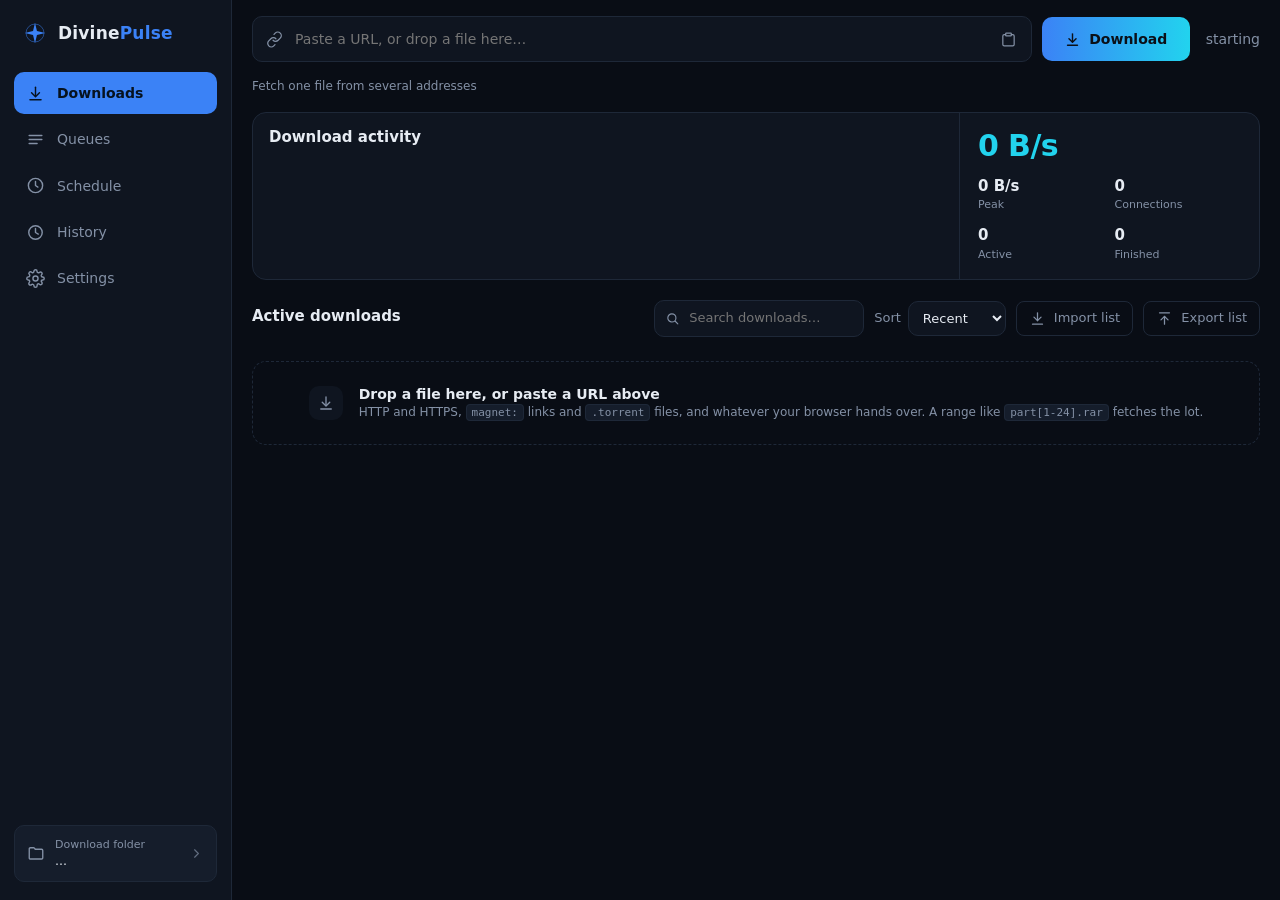
==== commit 44d81d41: "Write the download list out, and read one back in Export writes what is still to download in aria2's" ====
--- a/app/ui/index.html
+++ b/app/ui/index.html
@@ -122,7 +122,7 @@
             </label>
             <!-- Only for an archive, and only before downloading one: the
                  whole point is seeing what is in it without fetching it. -->
-            <button type="button" id="peek" class="ghost" hidden>
+            <button type="button" id="peek" class="ghost with-icon" hidden>
               <svg viewBox="0 0 24 24" aria-hidden="true"><path d="M2 12s3.5-7 10-7 10 7 10 7-3.5 7-10 7-10-7-10-7z" /><circle cx="12" cy="12" r="3" /></svg>
               <span>Look inside</span>
             </button>
@@ -130,7 +130,7 @@
                  because a directory listing has no extension and a page
                  often has one: the address cannot tell them apart, and the
                  engine checks the content type before parsing anything. -->
-            <button type="button" id="grab" class="ghost" hidden>
+            <button type="button" id="grab" class="ghost with-icon" hidden>
               <svg viewBox="0 0 24 24" aria-hidden="true"><path d="M10 13a5 5 0 0 0 7 0l2-2a5 5 0 0 0-7-7l-1 1" /><path d="M14 11a5 5 0 0 0-7 0l-2 2a5 5 0 0 0 7 7l1-1" /></svg>
               <span>Get links</span>
             </button>
@@ -226,6 +226,18 @@
                     <option value="progress">Progress</option>
                   </select>
                 </label>
+                <!-- A list, not a session. Export writes what is still to
+                     download in aria2's input-file format, so the file is
+                     one aria2c reads too; import takes that, a bare list of
+                     addresses, or an .ef2 from IDM. -->
+                <button type="button" id="import-list" class="ghost with-icon" title="Queue the downloads in a text list, or in an .ef2 exported from IDM.">
+                  <svg viewBox="0 0 24 24" aria-hidden="true"><path d="M12 4v11" /><path d="m7 10 5 5 5-5" /><path d="M5 20h14" /></svg>
+                  <span>Import list</span>
+                </button>
+                <button type="button" id="export-list" class="ghost with-icon" title="Write everything still to download out as a text list, with its mirrors.">
+                  <svg viewBox="0 0 24 24" aria-hidden="true"><path d="M12 20V9" /><path d="m7 14 5-5 5 5" /><path d="M5 4h14" /></svg>
+                  <span>Export list</span>
+                </button>
               </div>
             </div>
 
@@ -419,6 +431,14 @@
             >
               <input type="checkbox" id="scan-downloads" />
               <span>Have Windows Defender check finished downloads</span>
+            </label>
+
+            <label
+              class="row switch"
+              title="A finished .zip is unpacked into a folder of the same name beside it. The archive is kept. Entries with a name that points outside that folder are skipped rather than written."
+            >
+              <input type="checkbox" id="extract-zips" />
+              <span>Unpack a finished .zip into a folder beside it</span>
             </label>
 
             <!-- A program and a list of arguments, not a command line. See
--- a/app/ui/styles.css
+++ b/app/ui/styles.css
@@ -360,10 +360,12 @@
   font-weight: 500;
 }
 
-/* The button beside the address box. It needs the same treatment as the
-   Download button next to it: an SVG with no width or height of its own
-   renders at the default 300x150, which turns a button into a slab. */
-#peek {
+/* Every ghost button that carries an icon. An SVG with no width or height
+   of its own renders at the default 300x150, which turns a button into a
+   slab -- so this was once a rule for the one button that had an icon, and
+   the next two icons added arrived as slabs. A class rather than a list of
+   ids: the next one will be fine without anybody remembering this. */
+button.with-icon {
   display: flex;
   flex: none;
   gap: 8px;
@@ -373,7 +375,7 @@
   white-space: nowrap;
 }
 
-#peek svg {
+button.with-icon svg {
   width: 17px;
   height: 17px;
   fill: none;
@@ -381,6 +383,15 @@
   stroke-width: 1.8;
   stroke-linecap: round;
   stroke-linejoin: round;
+}
+
+/* In the list header these sit beside a search box and a select, not
+   beside the Download button, so they take that row's height instead of
+   the topbar's. */
+.list-tools button.with-icon {
+  padding: 7px 12px;
+  border-radius: 8px;
+  font-size: 13px;
 }
 
 button.ghost:hover {
